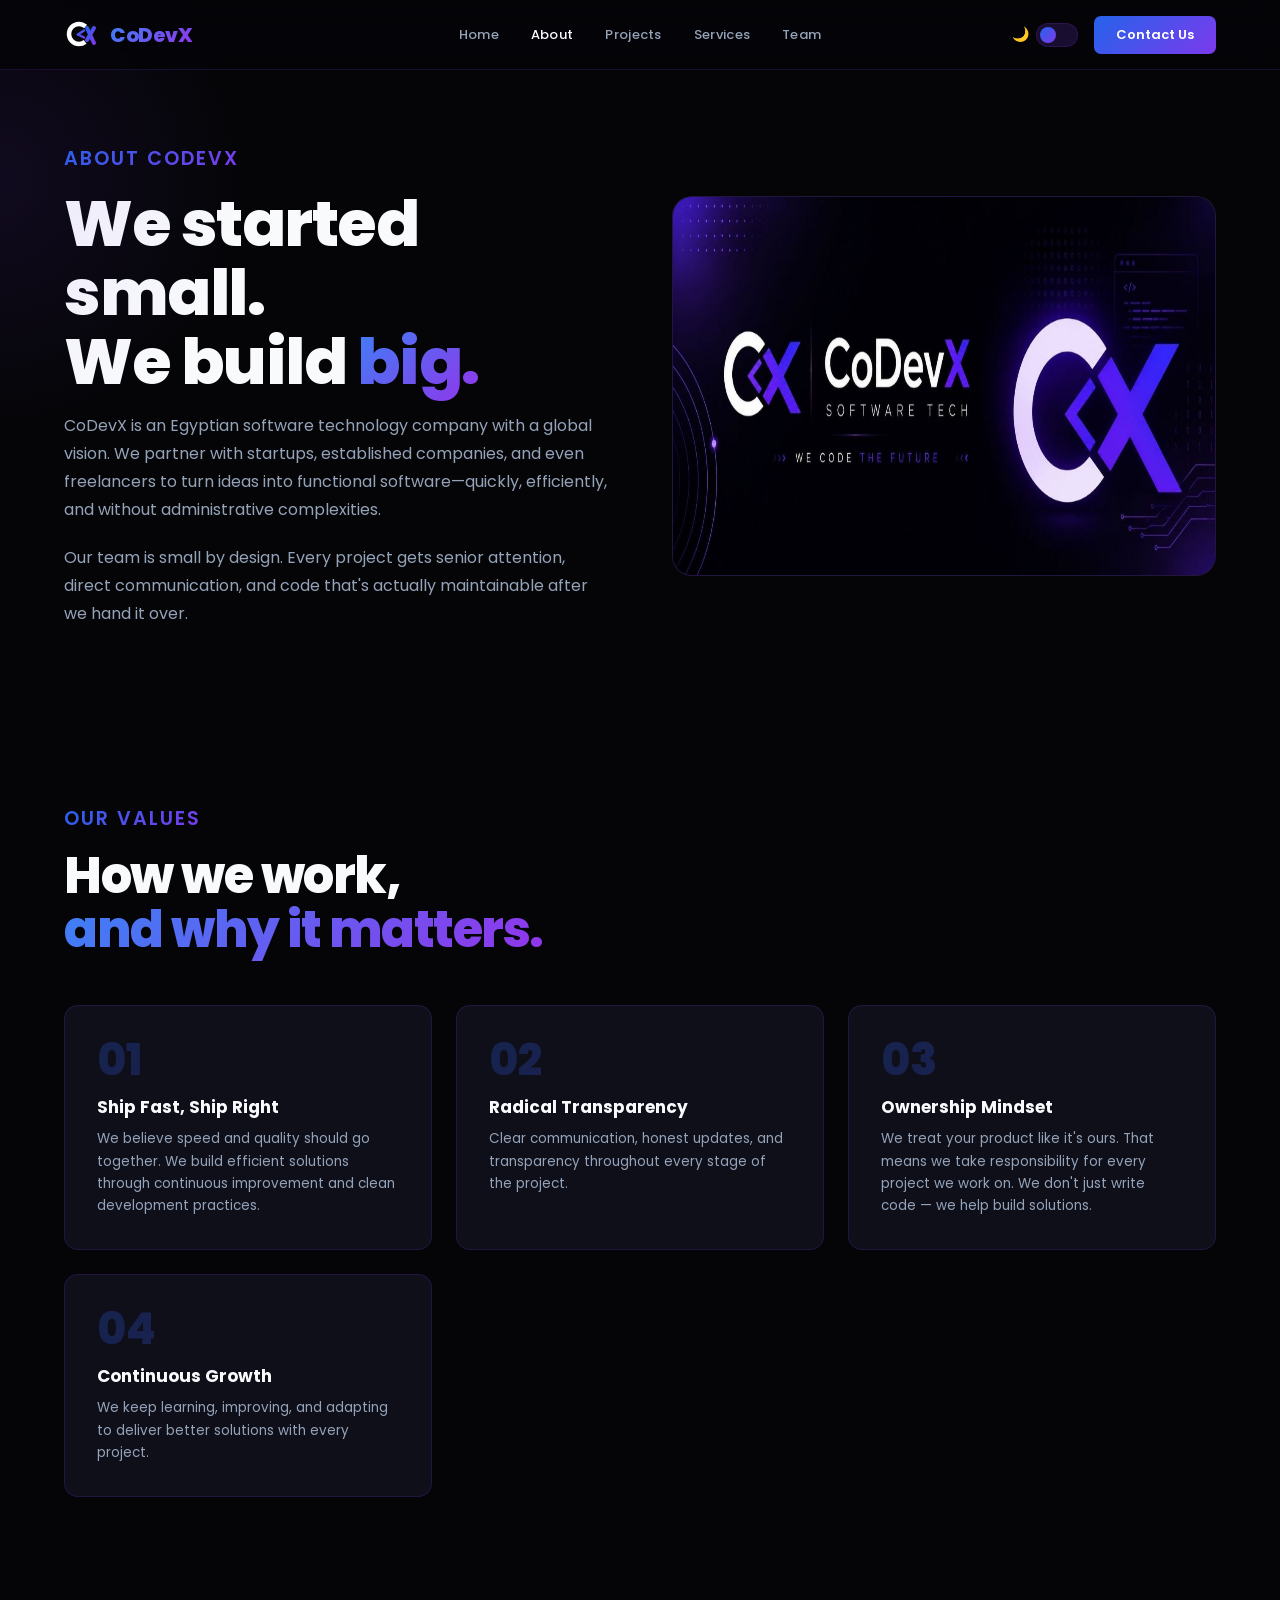
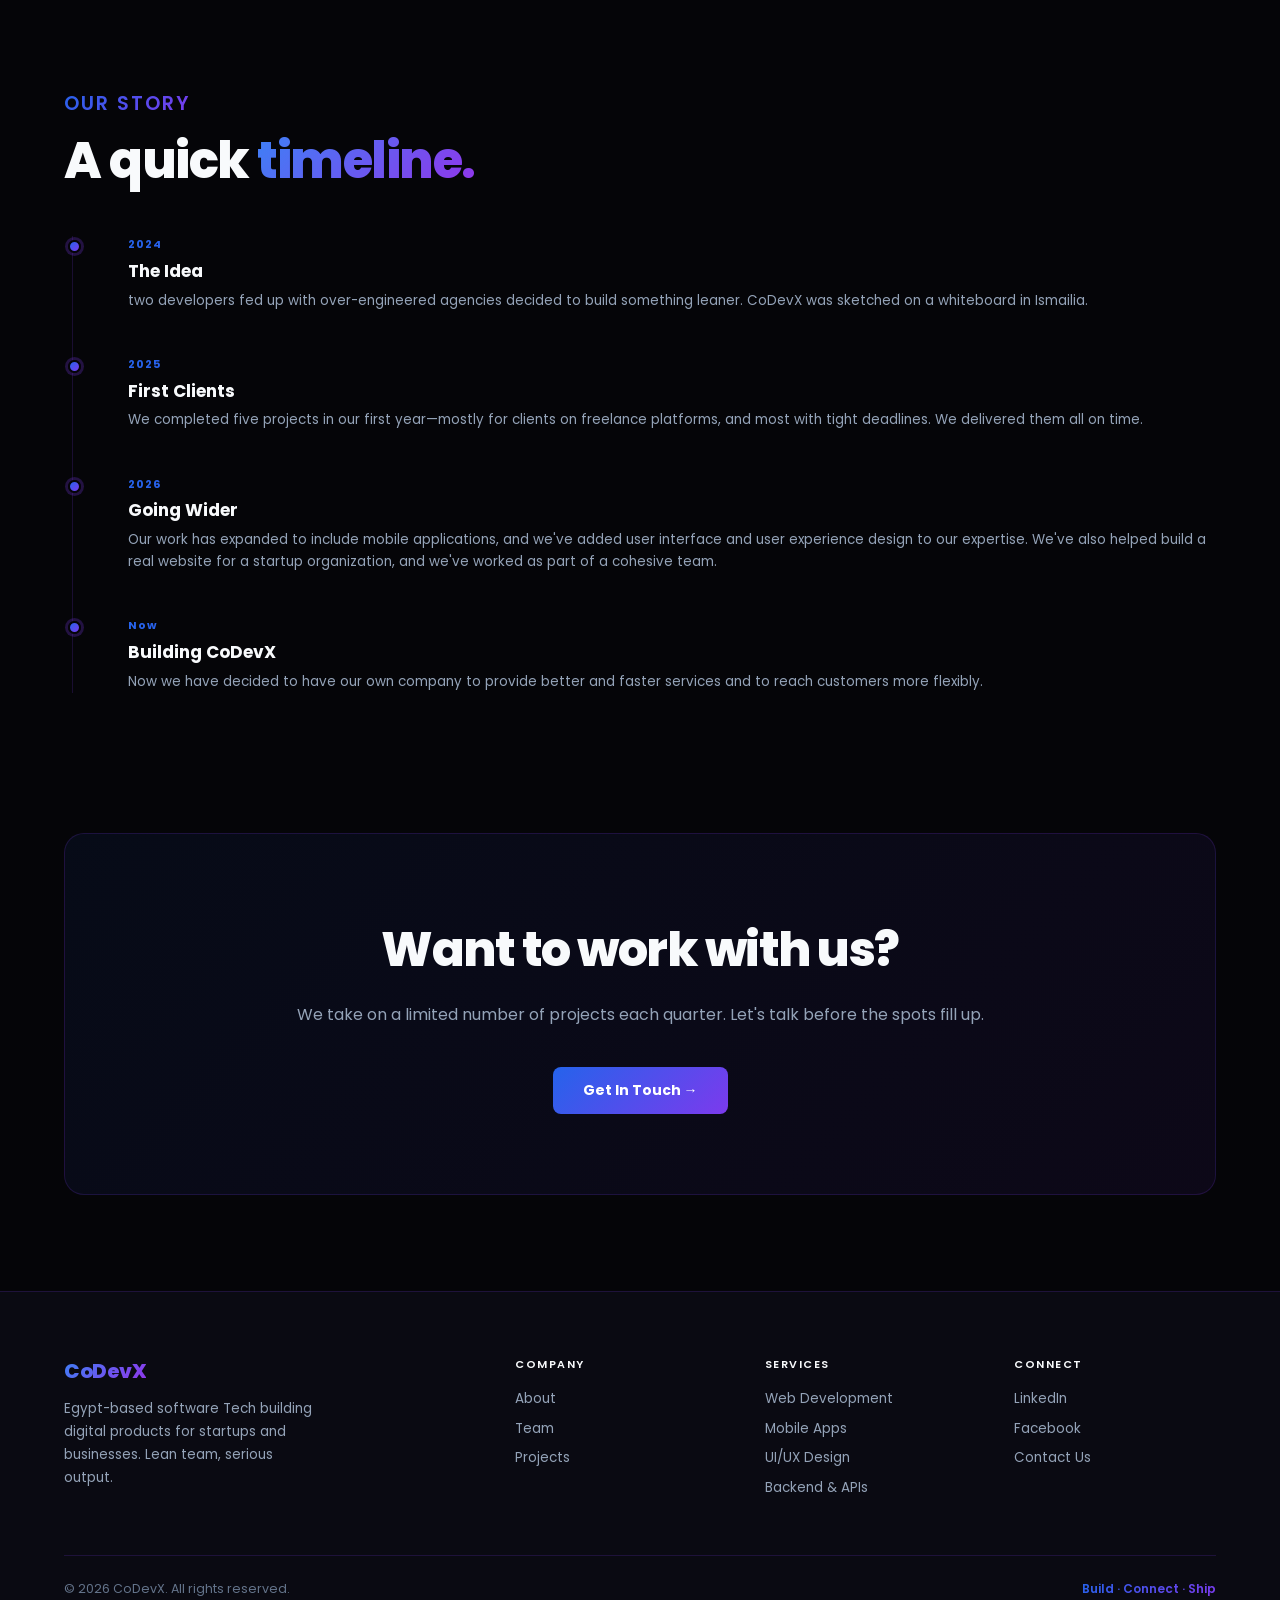
==== about.html @ fdb3a70e "Add files via upload" ====
<!DOCTYPE html>
<html lang="en">
<head>
<meta charset="UTF-8"/>
<meta name="viewport" content="width=device-width,initial-scale=1"/>
<title>About — CoDevX</title>
<link rel="stylesheet" href="style.css"/>
<style>
.about-hero{padding:9rem 5% 5rem;display:grid;grid-template-columns:1fr 1fr;gap:4rem;align-items:center;position:relative;overflow:hidden}
.about-visual{background:var(--card);border:1px solid var(--border);border-radius:20px;height:380px;display:flex;align-items:center;justify-content:center;position:relative;overflow:hidden}
.about-visual-content{text-align:center;z-index:1}
.about-visual-icon{font-size:72px;margin-bottom:1.25rem;display:block}
.visual-logo-text{font-size:36px;font-weight:800;background:var(--grad2);-webkit-background-clip:text;-webkit-text-fill-color:transparent;background-clip:text;letter-spacing:-1px}
.visual-sub{font-size:12px;color:var(--gray2);margin-top:.4rem;letter-spacing:1px}
.visual-glow{position:absolute;inset:0;background:radial-gradient(circle at 50% 60%,rgba(124,58,237,.09),transparent 65%);pointer-events:none}

.values-grid{display:grid;grid-template-columns:repeat(3,1fr);gap:1.5rem;margin-top:3rem}
.value-card{padding:2rem;background:var(--card);border:1px solid var(--border);border-radius:14px;transition:.3s}
.value-card:hover{border-color:rgba(124,58,237,.35);transform:translateY(-3px)}
.value-num{font-size:44px;font-weight:800;background:linear-gradient(135deg,rgba(37,99,235,.25),rgba(124,58,237,.25));-webkit-background-clip:text;-webkit-text-fill-color:transparent;background-clip:text;line-height:1;margin-bottom:.75rem}
.value-card h3{font-size:17px;font-weight:700;margin-bottom:.5rem}
.value-card p{font-size:13.5px;color:var(--gray);line-height:1.65}

.timeline{margin-top:3rem;position:relative;padding-left:2rem}
.timeline::before{content:'';position:absolute;left:8px;top:0;bottom:0;width:1px;background:var(--border)}
.tl-item{position:relative;margin-bottom:2.75rem;padding-left:2rem}
.tl-dot{position:absolute;left:-1.75rem;top:4px;width:13px;height:13px;border-radius:50%;background:var(--grad);border:2px solid var(--bg);box-shadow:0 0 0 3px rgba(124,58,237,.25)}
.tl-year{font-size:11px;font-weight:700;background:var(--grad);-webkit-background-clip:text;-webkit-text-fill-color:transparent;background-clip:text;letter-spacing:1px;margin-bottom:.3rem}
.tl-item h3{font-size:17px;font-weight:700;margin-bottom:.35rem}
.tl-item p{font-size:13.5px;color:var(--gray);line-height:1.65}

@media(max-width:768px){
  .about-hero{grid-template-columns:1fr;padding-top:7rem}
  .about-visual{height:220px}
  .values-grid{grid-template-columns:1fr}
}
</style>
</head>
<body>

<main>
  <!-- HERO -->
  <div class="about-hero">
    <div class="glow-purple" style="top:-10%;left:-20%;width:500px;height:500px;position:absolute"></div>
    <div>
      <div class="section-label" style="font-size: larger;">About CoDevX</div>
      <h1 class="section-title" style="font-size:clamp(36px,5vw,64px)">We started small.<br>We build <span class="accent">big.</span></h1>
      <p style="color:var(--gray);font-size:16px;line-height:1.75;margin-bottom:1.25rem">CoDevX is an Egyptian software technology company with a global vision. We partner with startups, established companies, and even freelancers to turn ideas into functional software—quickly, efficiently, and without administrative complexities.</p>
      <p style="color:var(--gray);font-size:16px;line-height:1.75">Our team is small by design. Every project gets senior attention, direct communication, and code that's actually maintainable after we hand it over.</p>
    </div>
    <div class="about-visual fade-in">
      <img style="width:100%;height:100%" src="CoDevX-COVER.jpg" alt="CoDevX">
    </div>
  </div>

  <!-- VALUES -->
  <section>
    <div class="section-label" style="font-size: larger;">Our Values</div>
    <h2 class="section-title">How we work,<br><span class="accent">and why it matters.</span></h2>
    <div class="values-grid">
      <div class="value-card fade-in">
        <div class="value-num">01</div>
        <h3>Ship Fast, Ship Right</h3>
        <p>We believe speed and quality should go together. We build efficient solutions through continuous improvement and clean development practices.</p>
      </div>
      <div class="value-card fade-in">
        <div class="value-num">02</div>
        <h3>Radical Transparency</h3>
        <p>Clear communication, honest updates, and transparency throughout every stage of the project.</p>
      </div>
      <div class="value-card fade-in">
        <div class="value-num">03</div>
        <h3>Ownership Mindset</h3>
        <p>We treat your product like it's ours. That means we take responsibility for every project we work on. We don't just write code — we help build solutions.</p>
      </div>
      <div class="value-card fade-in">
        <div class="value-num">04</div>
        <h3>Continuous Growth</h3>
        <p>We keep learning, improving, and adapting to deliver better solutions with every project.</p>
      </div>
    </div>
  </section>

  <!-- TIMELINE -->
  <section>
    <div class="section-label" style="font-size: larger;">Our Story</div>
    <h2 class="section-title">A quick <span class="accent">timeline.</span></h2>
    <div class="timeline">
      <div class="tl-item fade-in">
        <div class="tl-dot"></div>
        <div class="tl-year">2024</div>
        <h3>The Idea</h3>
        <p>two developers fed up with over-engineered agencies decided to build something leaner. CoDevX was sketched on a whiteboard in Ismailia.</p>
      </div>
      <div class="tl-item fade-in">
        <div class="tl-dot"></div>
        <div class="tl-year">2025</div>
        <h3>First Clients</h3>
        <p>We completed five projects in our first year—mostly for clients on freelance platforms, and most with tight deadlines. We delivered them all on time.</p>
      </div>
      <div class="tl-item fade-in">
        <div class="tl-dot"></div>
        <div class="tl-year">2026</div>
        <h3>Going Wider</h3>
        <p>Our work has expanded to include mobile applications, and we've added user interface and user experience design to our expertise. We've also helped build a real website for a startup organization, and we've worked as part of a cohesive team.</p>
      </div>
      <div class="tl-item fade-in">
        <div class="tl-dot"></div>
        <div class="tl-year">Now</div>
        <h3>Building CoDevX</h3>
        <p>Now we have decided to have our own company to provide better and faster services and to reach customers more flexibly.</p>
      </div>
    </div>
  </section>

  <div class="cta-band fade-in">
    <h2>Want to work with us?</h2>
    <p>We take on a limited number of projects each quarter. Let's talk before the spots fill up.</p>
    <a href="contact.html" class="btn-primary">Get In Touch →</a>
  </div>
</main>

<script src="shared.js"></script>
</body>
</html>
---- style.css ----
@import url('https://fonts.googleapis.com/css2?family=Poppins:wght@300;400;500;600;700;800&display=swap');

*,*::before,*::after{box-sizing:border-box;margin:0;padding:0}

/* ── DARK MODE (default) ── */
:root{
  /* Brand from logo */
  --blue:#2563eb;
  --blue2:#3b82f6;
  --purple:#7c3aed;
  --purple2:#9333ea;
  --grad:linear-gradient(135deg,#2563eb,#7c3aed);
  --grad2:linear-gradient(135deg,#3b82f6,#9333ea);

  /* Backgrounds */
  --bg:#050508;
  --bg2:#0a0a12;
  --card:#0f0f1a;
  --card2:#141424;

  /* Text */
  --white:#f8fafc;
  --gray:#94a3b8;
  --gray2:#64748b;

  /* Borders */
  --border:rgba(124,58,237,0.18);
  --border2:rgba(37,99,235,0.2);

  /* Nav */
  --nav-bg:rgba(5,5,8,0.88);
}

/* ── LIGHT MODE ── */
body.light-mode{
  --bg:#f0f4ff;
  --bg2:#e8eeff;
  --card:#ffffff;
  --card2:#f5f7ff;
  --white:#0f0f1a;
  --gray:#475569;
  --gray2:#64748b;
  --border:rgba(124,58,237,0.2);
  --border2:rgba(37,99,235,0.25);
  --nav-bg:rgba(240,244,255,0.92);
}

html{scroll-behavior:smooth}
body{font-family:'Poppins',sans-serif;background:var(--bg);color:var(--white);overflow-x:hidden;min-height:100vh;transition:background .3s,color .3s}
a{text-decoration:none;color:inherit}
button{font-family:'Poppins',sans-serif;cursor:pointer;border:none;outline:none}

/* ── NAV ── */
nav{position:fixed;top:0;left:0;right:0;z-index:100;padding:0 5%;height:70px;display:flex;align-items:center;justify-content:space-between;background:var(--nav-bg);backdrop-filter:blur(16px);border-bottom:1px solid var(--border);transition:background .3s}
.nav-left{display:flex;align-items:center}
.logo{display:flex;align-items:center;gap:10px}
.logo img{height:36px;width:36px;object-fit:contain}
.logo-text{font-size:20px;font-weight:800;letter-spacing:-0.5px;background:var(--grad2);-webkit-background-clip:text;-webkit-text-fill-color:transparent;background-clip:text}
.nav-center{position:absolute;left:50%;transform:translateX(-50%);display:flex;gap:2rem;align-items:center}
.nav-center a{font-size:13px;font-weight:500;color:var(--gray);transition:color .2s;letter-spacing:.3px}
.nav-center a:hover,.nav-center a.active{color:var(--white)}
.nav-right{display:flex;align-items:center;gap:1rem}
.nav-cta{background:var(--grad);color:#fff!important;padding:9px 22px;border-radius:7px;font-size:13px;font-weight:600;transition:opacity .2s;-webkit-text-fill-color:#fff!important}
.nav-cta:hover{opacity:.88}

/* ── THEME TOGGLE ── */
.theme-toggle{width:42px;height:24px;border-radius:12px;background:var(--border);border:1px solid var(--border);position:relative;cursor:pointer;transition:.3s;flex-shrink:0}
.theme-toggle::after{content:'';position:absolute;top:3px;left:3px;width:16px;height:16px;border-radius:50%;background:var(--grad);transition:.3s}
body.light-mode .theme-toggle::after{left:21px}
.theme-toggle-wrap{display:flex;align-items:center;gap:7px}
.theme-toggle-wrap .ti{font-size:14px;color:var(--gray)}

.hamburger{display:none;flex-direction:column;gap:5px;background:none;padding:4px}
.hamburger span{width:22px;height:2px;background:var(--white);border-radius:2px;transition:.3s}
.mobile-menu{display:none;position:fixed;top:70px;left:0;right:0;background:var(--bg2);padding:1.5rem 5%;flex-direction:column;gap:1rem;z-index:99;border-bottom:1px solid var(--border)}
.mobile-menu a{font-size:15px;font-weight:500;color:var(--gray);padding:.5rem 0;border-bottom:1px solid var(--border)}
.mobile-menu a:last-child{border:none}
.mobile-menu.open{display:flex}

/* ── BUTTONS ── */
.btn-primary{background:var(--grad);color:#fff;padding:13px 30px;border-radius:8px;font-size:14px;font-weight:700;transition:.2s;display:inline-block;border:none;cursor:pointer}
.btn-primary:hover{opacity:.88;transform:translateY(-1px)}
.btn-ghost{border:1px solid var(--border);color:var(--white);padding:13px 30px;border-radius:8px;font-size:14px;font-weight:500;transition:.2s;display:inline-block;cursor:pointer;background:transparent}
.btn-ghost:hover{border-color:var(--purple);color:var(--purple2)}

/* ── SECTION LAYOUT ── */
section{padding:6rem 5%}
.section-label{font-size:11px;font-weight:600;background:var(--grad);-webkit-background-clip:text;-webkit-text-fill-color:transparent;background-clip:text;letter-spacing:2px;text-transform:uppercase;margin-bottom:1rem;display:inline-block}
.section-title{font-size:clamp(28px,4vw,50px);font-weight:800;line-height:1.08;letter-spacing:-1.5px;margin-bottom:1rem}
.accent{background:var(--grad2);-webkit-background-clip:text;-webkit-text-fill-color:transparent;background-clip:text}
.section-sub{color:var(--gray);font-size:16px;line-height:1.7;max-width:480px}

/* ── CARDS ── */
.svc-card{background:var(--card);border:1px solid var(--border);border-radius:14px;padding:2rem;transition:.3s;position:relative;overflow:hidden}
.svc-card::before{content:'';position:absolute;top:0;left:0;right:0;height:2px;background:var(--grad);transform:scaleX(0);transition:.3s;transform-origin:left}
.svc-card:hover::before{transform:scaleX(1)}
.svc-card:hover{border-color:rgba(124,58,237,.35);transform:translateY(-4px)}
.svc-icon{width:48px;height:48px;background:linear-gradient(135deg,rgba(37,99,235,.15),rgba(124,58,237,.15));border:1px solid var(--border);border-radius:10px;display:flex;align-items:center;justify-content:center;margin-bottom:1.25rem;font-size:22px}
.svc-card h3{font-size:17px;font-weight:700;margin-bottom:.6rem}
.svc-card p{font-size:13.5px;color:var(--gray);line-height:1.65}

/* ── GLOW BG ── */
.glow-purple{position:absolute;width:500px;height:500px;border-radius:50%;background:radial-gradient(circle,rgba(124,58,237,.1) 0%,transparent 70%);pointer-events:none}
.glow-blue{position:absolute;width:500px;height:500px;border-radius:50%;background:radial-gradient(circle,rgba(37,99,235,.1) 0%,transparent 70%);pointer-events:none}
.grid-bg{position:absolute;inset:0;background-image:linear-gradient(rgba(124,58,237,.03) 1px,transparent 1px),linear-gradient(90deg,rgba(37,99,235,.03) 1px,transparent 1px);background-size:60px 60px;pointer-events:none}

/* ── TAGS ── */
.tag{display:inline-block;font-size:10.5px;font-weight:600;background:linear-gradient(135deg,rgba(37,99,235,.12),rgba(124,58,237,.12));border:1px solid var(--border);border-radius:4px;padding:3px 10px;letter-spacing:.5px;color:var(--gray);margin:.2rem}

/* ── FOOTER ── */
footer{background:var(--bg2);border-top:1px solid var(--border);padding:4rem 5% 2rem}
.footer-top{display:grid;grid-template-columns:2fr 1fr 1fr 1fr;gap:3rem;margin-bottom:3rem}
.footer-brand p{font-size:13.5px;color:var(--gray);line-height:1.7;margin-top:.75rem;max-width:260px}
.footer-col h4{font-size:11px;font-weight:600;color:var(--white);letter-spacing:1.5px;text-transform:uppercase;margin-bottom:1rem}
.footer-col a{display:block;font-size:13.5px;color:var(--gray);margin-bottom:.6rem;transition:color .2s}
.footer-col a:hover{color:var(--white)}
.footer-bottom{border-top:1px solid var(--border);padding-top:1.5rem;display:flex;justify-content:space-between;align-items:center;flex-wrap:wrap;gap:1rem}
.footer-bottom p{font-size:12.5px;color:var(--gray2)}
.footer-tagline{font-size:12px;font-weight:600;background:var(--grad);-webkit-background-clip:text;-webkit-text-fill-color:transparent;background-clip:text}

/* ── CTA BAND ── */
.cta-band{background:linear-gradient(135deg,rgba(37,99,235,.07),rgba(124,58,237,.07));border:1px solid var(--border);border-radius:20px;padding:5rem 4rem;text-align:center;margin:0 5% 6rem}
.cta-band h2{font-size:clamp(28px,4vw,48px);font-weight:800;letter-spacing:-1.5px;margin-bottom:1rem}
.cta-band p{color:var(--gray);font-size:16px;margin-bottom:2.5rem}

/* ── TOAST ── */
.toast{position:fixed;bottom:2rem;right:2rem;background:var(--card2);border:1px solid var(--purple);border-radius:10px;padding:1rem 1.5rem;display:flex;align-items:center;gap:.75rem;font-size:14px;font-weight:500;z-index:999;transform:translateX(120%);transition:.4s cubic-bezier(.34,1.56,.64,1)}
.toast.show{transform:translateX(0)}

/* ── FADE IN ── */
.fade-in{opacity:0;transform:translateY(24px);transition:opacity .6s ease,transform .6s ease}
.fade-in.visible{opacity:1;transform:translateY(0)}

/* ── FORM ── */
.form-group{margin-bottom:1.25rem}
.form-group label{display:block;font-size:11px;font-weight:600;color:var(--gray);letter-spacing:.8px;margin-bottom:.5rem;text-transform:uppercase}
.form-group input,.form-group textarea,.form-group select{width:100%;background:var(--bg2);border:1px solid var(--border);border-radius:8px;padding:12px 16px;font-family:'Poppins',sans-serif;font-size:14px;color:var(--white);transition:.2s;resize:none}
.form-group input::placeholder,.form-group textarea::placeholder{color:var(--gray2)}
.form-group input:focus,.form-group textarea:focus,.form-group select:focus{outline:none;border-color:var(--purple);box-shadow:0 0 0 3px rgba(124,58,237,.12)}
.form-group textarea{height:130px}
.form-group select option{background:var(--bg2)}
.form-row{display:grid;grid-template-columns:1fr 1fr;gap:1rem}

/* ── RESPONSIVE ── */
@media(max-width:768px){
  .nav-center{display:none}
  .hamburger{display:flex}
  .nav-right .nav-cta{display:none}
  .footer-top{grid-template-columns:1fr 1fr}
  .form-row{grid-template-columns:1fr}
  .cta-band{padding:3rem 2rem;margin:0 3% 4rem}
  section{padding:4rem 5%}
}
@media(max-width:480px){
  .footer-top{grid-template-columns:1fr}
}
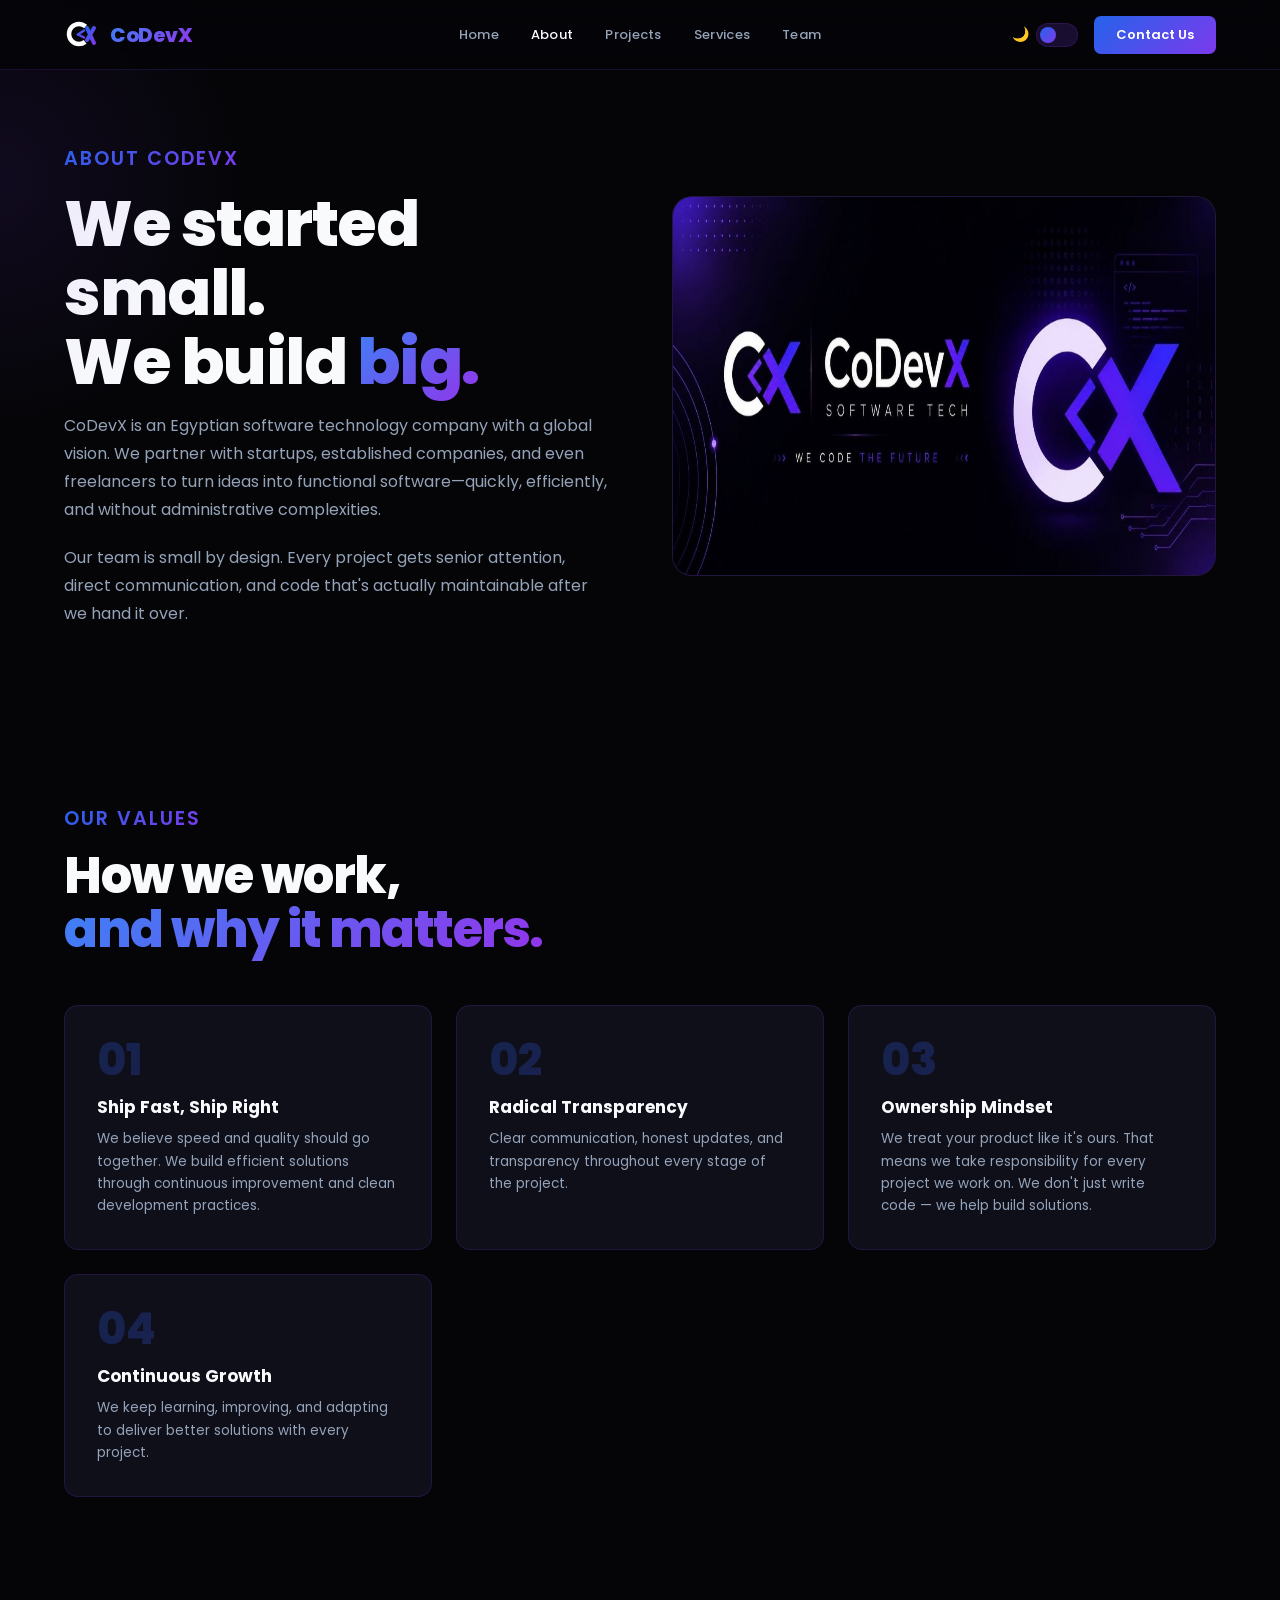
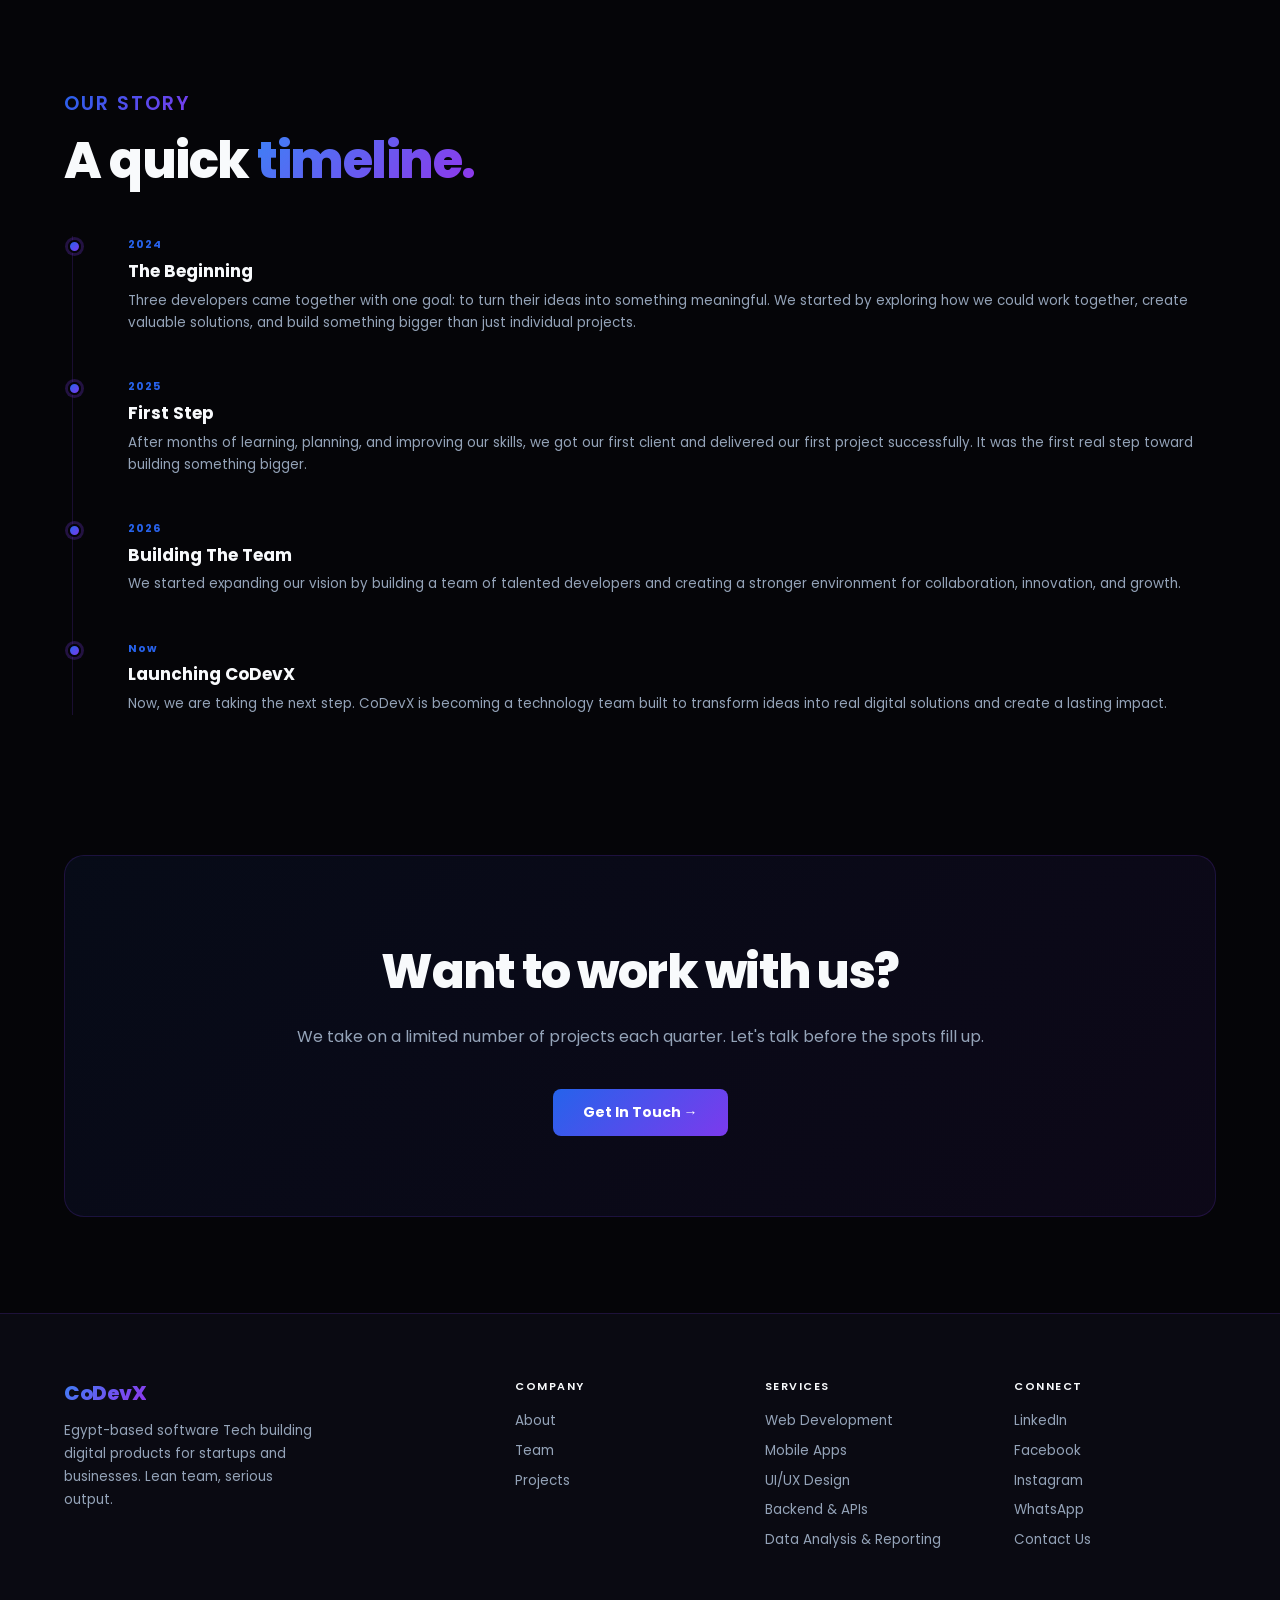
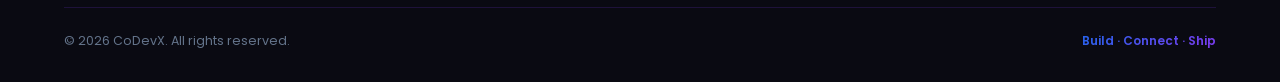
==== commit 45a613ec: "Add files via upload" ====
--- a/about.html
+++ b/about.html
@@ -89,26 +89,26 @@
       <div class="tl-item fade-in">
         <div class="tl-dot"></div>
         <div class="tl-year">2024</div>
-        <h3>The Idea</h3>
-        <p>two developers fed up with over-engineered agencies decided to build something leaner. CoDevX was sketched on a whiteboard in Ismailia.</p>
+        <h3>The Beginning</h3>
+        <p>Three developers came together with one goal: to turn their ideas into something meaningful. We started by exploring how we could work together, create valuable solutions, and build something bigger than just individual projects.</p>
       </div>
       <div class="tl-item fade-in">
         <div class="tl-dot"></div>
         <div class="tl-year">2025</div>
-        <h3>First Clients</h3>
-        <p>We completed five projects in our first year—mostly for clients on freelance platforms, and most with tight deadlines. We delivered them all on time.</p>
+        <h3>First Step</h3>
+        <p>After months of learning, planning, and improving our skills, we got our first client and delivered our first project successfully. It was the first real step toward building something bigger.</p>
       </div>
       <div class="tl-item fade-in">
         <div class="tl-dot"></div>
         <div class="tl-year">2026</div>
-        <h3>Going Wider</h3>
-        <p>Our work has expanded to include mobile applications, and we've added user interface and user experience design to our expertise. We've also helped build a real website for a startup organization, and we've worked as part of a cohesive team.</p>
+        <h3>Building The Team</h3>
+        <p>We started expanding our vision by building a team of talented developers and creating a stronger environment for collaboration, innovation, and growth.</p>
       </div>
       <div class="tl-item fade-in">
         <div class="tl-dot"></div>
         <div class="tl-year">Now</div>
-        <h3>Building CoDevX</h3>
-        <p>Now we have decided to have our own company to provide better and faster services and to reach customers more flexibly.</p>
+        <h3>Launching CoDevX</h3>
+        <p>Now, we are taking the next step. CoDevX is becoming a technology team built to transform ideas into real digital solutions and create a lasting impact.</p>
       </div>
     </div>
   </section>
